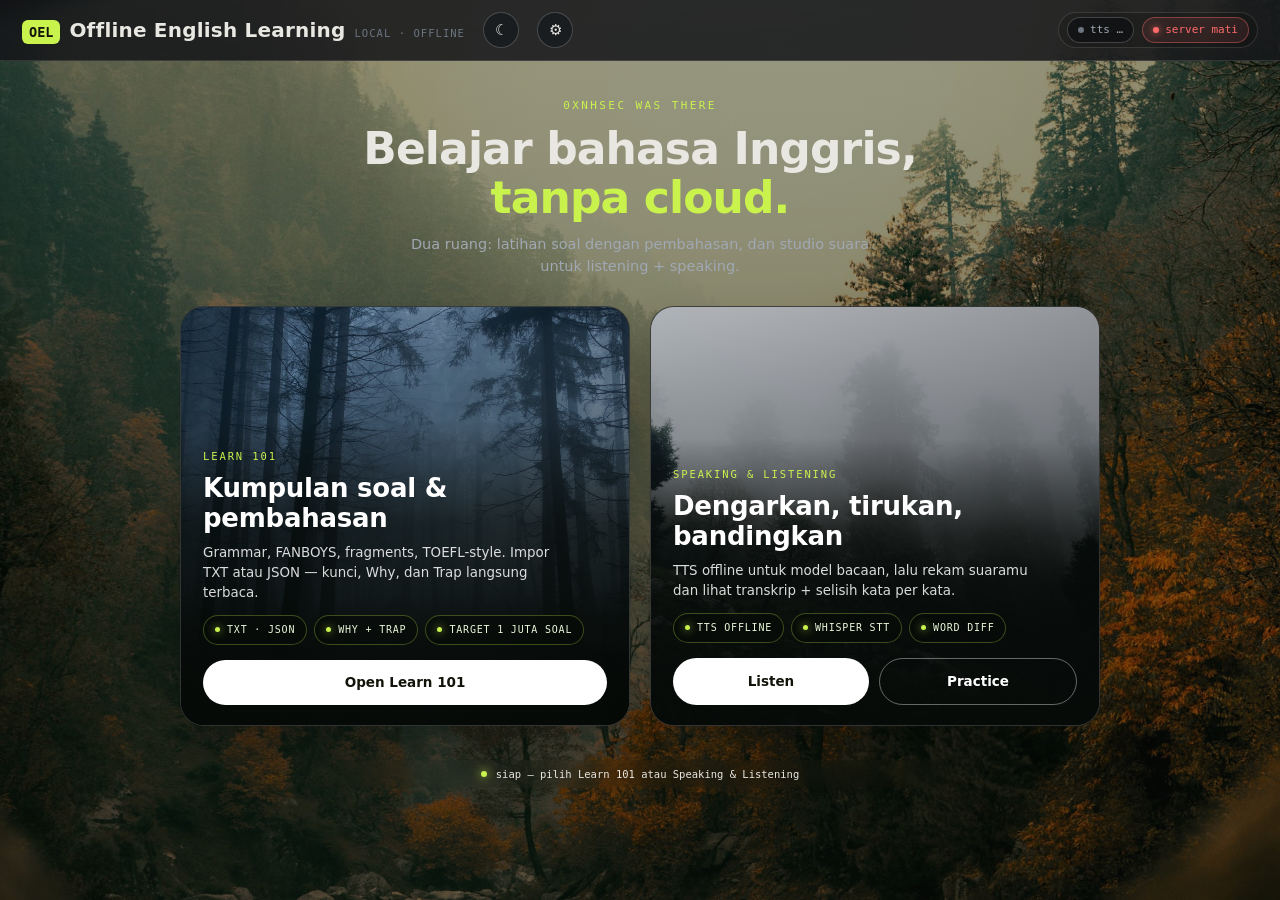
==== static/index.html @ 2a7f63d8 "OEL: sync app sources from /home/nhsec/ardx/web, rebrand to OEL - FastAPI backend (server.py + eng/:" ====
<!doctype html>
<html lang="id">
<head>
<meta charset="utf-8">
<meta name="viewport" content="width=device-width, initial-scale=1">
<title>OEL · Offline English Learning</title>
<script>
  (function () {
    try {
      var saved = localStorage.getItem("xl_theme");
      document.documentElement.dataset.theme = saved === "light" ? "light" : "dark";
    } catch (_) { document.documentElement.dataset.theme = "dark"; }
  })();
</script>
<link rel="stylesheet" href="/static/styles.css">
<link rel="icon" href="data:image/svg+xml,<svg xmlns='http://www.w3.org/2000/svg' viewBox='0 0 100 100'><text x='50' y='68' text-anchor='middle' font-family='monospace' font-size='38' font-weight='700'>OEL</text></svg>">
</head>
<body>

<header class="topbar">
  <div class="brand">
    <span class="mark">OEL</span>
    <span class="name">Offline English Learning</span>
    <span class="tag">local &middot; offline</span>
  </div>

  <button class="theme-btn" id="themeBtn" title="ganti tema" aria-label="ganti tema">☾</button>
  <button class="theme-btn" id="settingsBtn" title="settings" aria-label="settings">⚙</button>

  <div class="health" id="health" title="status engine">
    <span class="chip" id="chipTts">tts …</span>
    <span class="chip" id="chipAsr">asr …</span>
  </div>
</header>

<div class="subbar" id="subbar" hidden>
  <button class="btn small" data-go="home">← Home</button>
  <span class="meta" id="subTitle"></span>
</div>

<main>

<!-- ───────────────────────── HOME ───────────────────────── -->
<section class="view active" id="view-home">
  <div class="home-wrap">
    <div class="home-hero">
      <p class="kicker">0xnhsec was there</p>
      <h1>Belajar bahasa Inggris,<br><em>tanpa cloud.</em></h1>
      <p class="home-sub">Dua ruang: latihan soal dengan pembahasan, dan studio suara untuk listening + speaking.</p>
    </div>

    <div class="home-grid">
      <article class="home-card learn" data-go="learn" tabindex="0" role="button" aria-label="Buka Learn 101">
        <div class="home-art" aria-hidden="true"></div>
        <div class="home-body">
          <span class="home-kicker">Learn 101</span>
          <h2>Kumpulan soal &amp; pembahasan</h2>
          <p>Grammar, FANBOYS, fragments, TOEFL-style. Impor TXT atau JSON — kunci, Why, dan Trap langsung terbaca.</p>
          <div class="home-chips">
            <span class="home-chip">TXT · JSON</span>
            <span class="home-chip">Why + Trap</span>
            <span class="home-chip">target 1 juta soal</span>
          </div>
          <button class="home-cta" data-go="learn">Open Learn 101</button>
        </div>
      </article>

      <article class="home-card studio" data-go="listen" tabindex="0" role="button" aria-label="Buka Speaking and Listening">
        <div class="home-art" aria-hidden="true"></div>
        <div class="home-body">
          <span class="home-kicker">Speaking &amp; Listening</span>
          <h2>Dengarkan, tirukan, bandingkan</h2>
          <p>TTS offline untuk model bacaan, lalu rekam suaramu dan lihat transkrip + selisih kata per kata.</p>
          <div class="home-chips">
            <span class="home-chip">TTS offline</span>
            <span class="home-chip">Whisper STT</span>
            <span class="home-chip">word diff</span>
          </div>
          <div class="home-actions">
            <button class="home-cta" data-go="listen">Listen</button>
            <button class="home-cta ghost" data-go="practice">Practice</button>
          </div>
        </div>
      </article>
    </div>
  </div>
</section>

<!-- ───────────────────────── LISTEN ───────────────────────── -->
<section class="view" id="view-listen">
  <div class="col side">
    <div class="card">
      <h3>1 · Sumber teks</h3>
      <div class="drop" id="drop">
        <p class="drop-hint">Drop file <span class="mono">.txt .md .srt .vtt</span><br>atau</p>
        <button class="btn" id="pickBtn">Pilih file</button>
        <input type="file" id="fileInput" accept=".txt,.md,.text,.srt,.vtt" hidden>
        <button class="btn ghost small" id="sampleBtn">Muat contoh teks</button>
      </div>
      <label class="lbl" for="pasteBox">…atau tempel teks</label>
      <textarea id="pasteBox" rows="6" placeholder="Tempel paragraph, naskah, atau transcript di sini…"></textarea>
      <label class="check"><input type="checkbox" id="wholeToggle"> baca utuh — jangan pecah jadi chunk</label>
      <button class="btn ghost" id="parsePasteBtn">Potong jadi chunk</button>
      <p class="err" id="listenErr"></p>
    </div>

    <div class="card grow">
      <h3>2 · Shadowing chunks <span class="meta" id="chunkMeta"></span></h3>
      <ol class="chunks" id="chunkList"></ol>
      <p class="empty" id="chunkEmpty">Belum ada teks. Upload atau tempel dulu.</p>
    </div>
  </div>

  <div class="col main">
    <div class="card stage">
      <div class="stage-top">
        <span class="mono idx" id="stageIndex">—</span>
        <div class="stage-ctl">
          <label class="mini">suara
            <select id="engineSelect">
              <option value="auto">auto (piper → gtts)</option>
              <option value="piper">piper (offline)</option>
              <option value="gtts">gtts (online)</option>
            </select>
          </label>
          <label class="mini">rate <span class="mono" id="rateVal">1.00×</span>
            <input type="range" id="rateRange" min="0.55" max="1.4" step="0.05" value="1">
          </label>
          <label class="mini">pitch <span class="mono" id="pitchVal">1.00×</span>
            <input type="range" id="pitchRange" min="0.85" max="1.15" step="0.05" value="1">
          </label>
        </div>
      </div>

      <p class="chunk-text" id="stageText">Pilih chunk di kiri.</p>

      <div class="transport">
        <button class="btn" id="prevBtn" title="chunk sebelumnya">‹</button>
        <button class="btn primary" id="playBtn">▶ Dengarkan</button>
        <button class="btn" id="stopBtn" disabled>■ Stop</button>
        <button class="btn" id="nextBtn" title="chunk berikutnya">›</button>
        <span class="spacer"></span>
        <button class="btn accent" id="toPracticeBtn">Latihan ucapkan ›</button>
      </div>

      <p class="hint" id="listenHint"></p>
    </div>

    <div class="card">
      <div class="row-between">
        <h3>Ekspor speech-clean <span class="meta">blank line antar chunk</span></h3>
        <button class="btn small" id="copyExportBtn">Salin</button>
      </div>
      <pre class="export mono" id="exportBox">—</pre>
    </div>
  </div>
</section>

<!-- ───────────────────────── PRACTICE ───────────────────────── -->
<section class="view" id="view-practice">
  <div class="col main">
    <div class="card stage">
      <div class="stage-top">
        <span class="mono idx" id="pIndex">—</span>
        <span class="meta" id="pMeta"></span>
      </div>

      <p class="chunk-text" id="pReference">Belum ada chunk.</p>

      <div class="mic-row">
        <button class="rec" id="recBtn" title="mulai/berhenti merekam">
          <span class="rec-dot"></span>
          <span class="rec-label" id="recLabel">Record</span>
        </button>
        <div class="mic-side">
          <div class="timer mono" id="recTimer">00:00</div>
          <div class="mic-meta" id="recHint">Tekan lalu ucapkan chunk di atas.</div>
          <div class="level" title="level mikrofon"><span id="recLevelBar"></span></div>
        </div>
        <button class="btn" id="pPlayBtn">▶ Model dulu</button>
      </div>

      <div class="playback-row" id="playbackRow" hidden>
        <span class="lbl">Rekamanmu</span>
        <audio id="recPlayback" controls preload="metadata"></audio>
        <span class="meta" id="recDiag"></span>
      </div>

      <p class="err" id="practiceErr"></p>
    </div>

    <div class="card" id="resultCard">
      <div class="row-between">
        <h3>Hasil banding</h3>
        <div class="btn-row">
          <button class="btn small" id="againBtn">Ulangi</button>
          <button class="btn small" id="analyzeBtn">Minta koreksi</button>
        </div>
      </div>

      <div class="stats" id="statsBox">
        <div class="stat"><b id="stAcc">—</b><span>kecocokan</span></div>
        <div class="stat"><b id="stOk">0</b><span>persis</span></div>
        <div class="stat"><b id="stWrong">0</b><span>beda tulisan</span></div>
        <div class="stat"><b id="stMissed">0</b><span>terlewat</span></div>
        <div class="stat"><b id="stExtra">0</b><span>tambahan</span></div>
      </div>

      <p class="lbl">Yang tertulis (acuan)</p>
      <p class="words" id="refWords"><span class="muted">—</span></p>
      <p class="lbl">Yang terdengar oleh mik</p>
      <p class="words" id="heardWords"><span class="muted">—</span></p>
      <p class="transcript mono" id="transcriptText"></p>
      <p class="disclaimer" id="alignNote">
        Angka ini berasal dari pengenalan suara (ASR), bukan penilaian fonetik. Selisih bisa jadi
        karena mik/derau, bukan salah ucap — pakai sebagai petunjuk, bukan vonis.
      </p>
    </div>

    <div class="card" id="feedbackCard">
      <div class="row-between">
        <h3>Koreksi</h3>
        <div class="btn-row">
          <button class="btn small" id="saveLogBtn" disabled>Simpan ke error log</button>
        </div>
      </div>
      <div class="rich" id="feedbackBox"><p class="muted">Belum ada koreksi. Tekan “Minta koreksi”.</p></div>
    </div>
  </div>

  <div class="col side">
    <div class="card">
      <h3>Practice ladder</h3>
      <ol class="ladder">
        <li><b>Listen</b> — dengar sekali tanpa baca.</li>
        <li><b>Read</b> — dengar sambil baca teks.</li>
        <li><b>Shadow</b> — mainkan satu chunk, ulangi bersamaan.</li>
        <li><b>Repeat</b> — rekam sendiri, bandingkan.</li>
        <li><b>Paraphrase</b> — sampaikan ulang dengan kata sendiri.</li>
      </ol>
    </div>

    <div class="card grow">
      <div class="row-between">
        <h3>Error log</h3>
        <div class="btn-row">
          <button class="btn small" id="exportLogBtn">Ekspor .md</button>
          <button class="btn small ghost" id="clearLogBtn">Bersih</button>
        </div>
      </div>
      <ul class="log" id="logList"></ul>
      <p class="empty" id="logEmpty">Kosong. Simpan koreksi yang benar-benar muncul.</p>
    </div>
  </div>
</section>

<!-- ───────────────────────── STUDY ───────────────────────── -->
<section class="view" id="view-study">
  <div class="col side">
    <div class="card">
      <h3>Materi / soal</h3>
      <div class="drop" id="studyDrop">
        <p class="drop-hint">Drop file <span class="mono">.txt .md .json</span><br>atau</p>
        <button class="btn" id="studyPickBtn">Pilih file</button>
        <input type="file" id="studyFileInput" accept=".txt,.md,.markdown,.text,.json,application/json" hidden>
      </div>
      <label class="lbl" for="studyBox">…atau tempel materi + answer key</label>
      <textarea id="studyBox" rows="7" placeholder="Tempel practice set (TXT) atau JSON di sini…"></textarea>
      <div class="btn-row">
        <button class="btn ghost" id="studyLoadBtn">Muat soal</button>
        <button class="btn ghost small" id="studySampleBtn">Muat contoh</button>
      </div>
      <p class="err" id="studyErr"></p>
      <p class="hint" id="studyMeta"></p>
    </div>

    <div class="card grow">
      <div class="row-between">
        <h3>Daftar soal</h3>
        <div class="btn-row">
          <span class="mono meta" id="studyScore">0/0 benar</span>
          <button class="btn small ghost" id="studyResetBtn">Reset</button>
        </div>
      </div>
      <ol class="study-list" id="studyList"></ol>
      <p class="empty" id="studyEmpty">Belum ada soal.</p>
    </div>
  </div>

  <div class="col main">
    <div class="card">
      <div class="stage-top">
        <span class="mono idx" id="studyIndex">—</span>
        <span class="meta" id="studyTags"></span>
      </div>

      <p class="chunk-text" id="studyQuestion">Upload atau tempel practice set, lalu tekan “Muat soal”.</p>
      <div class="study-options" id="studyOptions"></div>

      <div class="btn-row study-nav">
        <button class="btn small" id="studyPrevBtn">← Sebelumnya</button>
        <button class="btn primary" id="studyCheckBtn" disabled>Cek jawaban</button>
        <button class="btn small" id="studyNextBtn">Berikutnya →</button>
      </div>

      <div class="rich study-feedback" id="studyFeedback">
        <p class="muted">Pilih jawaban A–D, lalu cek.</p>
      </div>
    </div>

    <div class="card">
      <h3>Format file</h3>
      <p class="hint">Dua format: <b>TXT</b> (soal <code>1. [Topik | easy]</code>, opsi <code>A.</code>–<code>D.</code>, lalu <code>ANSWER KEY</code>) atau <b>JSON</b> (<code>{"questions":[{…}]}</code> dengan <code>options</code>, <code>answer</code>, <code>trap</code>, <code>explanation</code>). Kunci boleh tidak ada.</p>
    </div>
  </div>
</section>

<!-- ───────────────────────── SETTINGS ───────────────────────── -->
<section class="view" id="view-settings">
  <div class="col side">
    <div class="card">
      <h3>Text-to-speech</h3>
      <label class="lbl">engine
        <select id="setTts">
          <option value="auto">auto (piper offline → gtts online)</option>
          <option value="piper">piper (offline neural)</option>
          <option value="gtts">gtts (online)</option>
        </select>
      </label>
      <label class="lbl">kecepatan baca <span class="mono" id="setRateVal">1.00×</span>
        <input type="range" id="setRate" min="0.55" max="1.4" step="0.05" value="1">
      </label>
      <label class="lbl">pitch <span class="mono" id="setPitchVal">1.00×</span>
        <input type="range" id="setPitch" min="0.85" max="1.15" step="0.05" value="1">
      </label>
      <p class="hint" id="ttsHint"></p>
    </div>

    <div class="card">
      <h3>Speech-to-text</h3>
      <label class="lbl">engine
        <select id="setAsr">
          <option value="auto">faster-whisper (lokal)</option>
        </select>
      </label>
      <label class="lbl">input mikrofon
        <select id="micSelect"><option value="">default sistem</option></select>
      </label>
      <p class="hint" id="asrHint"></p>
      <button class="btn small" id="micTestBtn">Test mikrofon</button>
      <span class="meta" id="micTestResult"></span>
    </div>
  </div>

  <div class="col main">
    <div class="card">
      <h3>Koreksi (lokal)</h3>
      <p class="hint">Koreksi grammar dijalankan sepenuhnya di server — engine aturan 26 pola, tanpa AI cloud, tanpa API key, tanpa internet. Dipakai oleh tombol “Minta koreksi”.</p>
      <p class="err" id="settingsErr"></p>
    </div>

    <div class="card">
      <h3>Pemotongan teks</h3>
      <div class="row-2">
        <label class="lbl">maks kalimat per chunk
          <input type="number" id="setSent" min="1" max="6" value="2">
        </label>
        <label class="lbl">maks kata per chunk
          <input type="number" id="setWords" min="8" max="120" value="30">
        </label>
      </div>
      <p class="hint">Untuk shadowing: 1–2 kalimat, ±30 kata (voice-pipeline).</p>
      <button class="btn" id="saveChunkBtn">Simpan + potong ulang</button>
    </div>

    <div class="card">
      <h3>Engine status</h3>
      <pre class="export mono" id="healthBox">—</pre>
    </div>
  </div>
</section>

</main>

<footer class="statusbar">
  <span id="statusText">siap</span>
</footer>

<script src="/static/app.js"></script>
</body>
</html>
---- static/styles.css ----
/* OEL — Offline English Learning · Adaptive Studio Theme (Dark & Light) */

:root {
  --bg: #0d0e10;
  --panel: rgba(20, 22, 25, 0.85);
  --panel-2: rgba(26, 29, 33, 0.9);
  --line: rgba(255, 255, 255, 0.12);
  --line-2: rgba(255, 255, 255, 0.2);
  --text: #e9e7e2;
  --muted: #a0a8b3;
  --dim: #6c7580;
  --accent: #c9f24d;
  --accent-ink: #12140a;
  --info: #6ec9ff;
  --ok: #7ee08a;
  --warn: #ffb454;
  --bad: #ff6b6b;
  --mono: ui-monospace, "JetBrains Mono", "SFMono-Regular", Menlo, Consolas, monospace;
  --sans: system-ui, -apple-system, "Segoe UI", Roboto, "Helvetica Neue", sans-serif;
  --r: 12px;
  --field: rgba(17, 19, 22, 0.9);
}

* { box-sizing: border-box; }
html, body { height: 100%; }

body {
  margin: 0;
  background: var(--bg);
  color: var(--text);
  font-family: var(--sans);
  font-size: 15px;
  line-height: 1.55;
  background-image:
    linear-gradient(180deg, rgba(10, 13, 10, 0.32), rgba(10, 13, 10, 0.50)),
    url('/static/assets/bg.jpg');
  background-size: cover;
  background-position: center;
  background-attachment: fixed;
}

.mono { font-family: var(--mono); font-variant-ligatures: none; }
.muted { color: var(--muted); }
.meta { font-family: var(--mono); font-size: 11px; color: var(--dim); letter-spacing: .04em; text-transform: uppercase; }
.spacer { flex: 1; }
h3 { margin: 0 0 10px; font-size: 12px; letter-spacing: .14em; text-transform: uppercase; color: var(--muted); font-weight: 600; }
h3 .meta { text-transform: none; letter-spacing: 0; }

/* ── Topbar ─────────────────────────────────────────────── */
.topbar {
  display: flex;
  align-items: center;
  gap: 18px;
  flex-wrap: wrap;
  padding: 12px 22px;
  border-bottom: 1px solid var(--line);
  background: var(--panel);
  backdrop-filter: blur(14px);
  -webkit-backdrop-filter: blur(14px);
  position: sticky;
  top: 0;
  z-index: 20;
}

.brand { display: flex; align-items: baseline; gap: 9px; }
.brand .mark {
  font-family: var(--mono);
  font-weight: 700;
  color: var(--accent-ink);
  background: var(--accent);
  padding: 2px 7px;
  border-radius: 6px;
  font-size: 13.5px;
}
.brand .name { font-family: var(--sans); font-weight: 700; font-size: 20px; letter-spacing: .01em; }
.brand .tag { font-family: var(--mono); font-size: 10.5px; color: var(--dim); letter-spacing: .1em; text-transform: uppercase; }

.tabs { display: flex; gap: 4px; background: var(--panel-2); border: 1px solid var(--line); padding: 4px; border-radius: 999px; }
.tab {
  border: 0;
  background: transparent;
  color: var(--muted);
  font: inherit;
  font-size: 13.5px;
  padding: 6px 15px;
  border-radius: 999px;
  cursor: pointer;
  transition: .15s;
}
.tab:hover { color: var(--text); }
.tab.active { background: var(--accent); color: var(--accent-ink); font-weight: 600; }

/* Health / Status Bar Atas */
.health {
  display: flex;
  gap: 8px;
  margin-left: auto;
  align-items: center;
  background: rgba(0, 0, 0, 0.15);
  padding: 4px 8px;
  border-radius: 999px;
  border: 1px solid var(--line);
}
.chip {
  font-family: var(--mono);
  font-size: 11px;
  padding: 3px 10px;
  border-radius: 999px;
  border: 1px solid var(--line-2);
  color: var(--muted);
  background: var(--field);
  display: inline-flex;
  align-items: center;
  gap: 6px;
  transition: all .2s;
}
.chip::before { content: ""; width: 6px; height: 6px; border-radius: 50%; background: var(--dim); }
.chip.good { color: var(--ok); border-color: rgba(126, 224, 138, .4); background: rgba(126, 224, 138, .1); }
.chip.good::before { background: var(--ok); box-shadow: 0 0 6px rgba(126, 224, 138, 0.8); }
.chip.warn { color: var(--warn); border-color: rgba(255, 180, 84, .4); background: rgba(255, 180, 84, .1); }
.chip.warn::before { background: var(--warn); box-shadow: 0 0 6px rgba(255, 180, 84, 0.8); }
.chip.bad { color: var(--bad); border-color: rgba(255, 107, 107, .4); background: rgba(255, 107, 107, .1); }
.chip.bad::before { background: var(--bad); box-shadow: 0 0 6px rgba(255, 107, 107, 0.8); }

/* ── Layout ─────────────────────────────────────────────── */
main { padding: 22px; max-width: 1440px; margin: 0 auto; }
.view { display: none; gap: 18px; }
.view.active { display: grid; }
#view-listen.active { grid-template-columns: minmax(300px, 380px) 1fr; }
#view-practice.active { grid-template-columns: 1fr minmax(280px, 340px); }
#view-study.active { grid-template-columns: minmax(300px, 360px) 1fr; }
#view-settings.active { grid-template-columns: minmax(300px, 380px) 1fr; }

.col { display: flex; flex-direction: column; gap: 18px; min-width: 0; }
.card {
  background: var(--panel);
  backdrop-filter: blur(12px);
  -webkit-backdrop-filter: blur(12px);
  border: 1px solid var(--line);
  border-radius: var(--r);
  padding: 18px;
  scroll-margin-top: 88px;
}
.card.grow { flex: 1; min-height: 0; display: flex; flex-direction: column; }
.row-between { display: flex; align-items: center; justify-content: space-between; gap: 12px; flex-wrap: wrap; margin-bottom: 10px; }
.row-between h3 { margin: 0; }
.row-2 { display: grid; grid-template-columns: 1fr 1fr; gap: 12px; }

/* ── Controls ───────────────────────────────────────────── */
.btn {
  font: inherit;
  font-size: 13.5px;
  color: var(--text);
  background: var(--panel-2);
  border: 1px solid var(--line-2);
  border-radius: 9px;
  padding: 8px 14px;
  cursor: pointer;
  transition: .15s;
  white-space: nowrap;
}
.btn:hover:not(:disabled) { border-color: var(--accent); color: var(--accent); }
.btn:disabled { opacity: .45; cursor: not-allowed; }
.btn.primary { background: var(--accent); color: var(--accent-ink); border-color: var(--accent); font-weight: 650; }
.btn.primary:hover:not(:disabled) { filter: brightness(1.08); color: var(--accent-ink); }
.btn.accent { border-color: var(--accent); color: var(--accent); }
.btn.ghost { background: transparent; }
.btn.small { padding: 5px 10px; font-size: 12.5px; }
.btn-row { display: flex; gap: 8px; flex-wrap: wrap; }
.btn-row .btn { flex: 0 0 auto; }

select, input[type=text], input[type=password], input[type=number], textarea {
  font: inherit;
  color: var(--text);
  background: var(--field);
  border: 1px solid var(--line-2);
  border-radius: 8px;
  padding: 8px 10px;
  width: 100%;
}
select:focus, input:focus, textarea:focus { outline: none; border-color: var(--accent); }
textarea { resize: vertical; font-size: 14.5px; line-height: 1.55; }
input[type=range] { accent-color: var(--accent); width: 100%; padding: 0; }
.lbl { display: block; font-size: 12px; color: var(--muted); margin: 10px 0 4px; letter-spacing: .03em; }
.mini { display: flex; flex-direction: column; gap: 3px; font-size: 11px; color: var(--dim); letter-spacing: .06em; text-transform: uppercase; }
.mini select { padding: 5px 7px; font-size: 12.5px; width: auto; min-width: 104px; }
.mini input[type=range] { width: 110px; }
.check { display: flex; gap: 8px; align-items: flex-start; font-size: 13px; color: var(--muted); margin: 12px 0; cursor: pointer; }
.check input { accent-color: var(--accent); margin-top: 3px; }
.hint { font-size: 12.5px; color: var(--dim); margin: 10px 0 0; line-height: 1.5; }
.err { color: var(--bad); font-size: 12.5px; margin: 8px 0 0; white-space: pre-wrap; }
.empty { color: var(--dim); font-size: 13px; font-style: italic; margin: 6px 0 0; }

/* ── Dropzone ───────────────────────────────────────────── */
.drop {
  border: 1.5px dashed var(--line-2);
  border-radius: 10px;
  padding: 14px;
  text-align: center;
  margin-bottom: 6px;
  transition: .15s;
  background: var(--field);
}
.drop.over { border-color: var(--accent); background: rgba(201, 242, 77, .1); }
.drop-hint { margin: 0 0 9px; font-size: 12.5px; color: var(--muted); }
.drop-hint .mono { color: var(--accent); }

/* ── Chunk List & Study List ────────────────────────────── */
.chunks, .study-list { list-style: none; margin: 0; padding: 0; overflow: auto; max-height: 44vh; }
.card.grow .chunks { max-height: none; flex: 1; }
.chunks li, .study-list li {
  display: flex; gap: 10px; padding: 9px 10px; border-radius: 8px; cursor: pointer;
  border: 1px solid transparent; color: var(--muted); font-size: 13.5px; line-height: 1.5;
  transition: .12s;
}
.chunks li:hover, .study-list li:hover { background: var(--panel-2); color: var(--text); }
.chunks li.active, .study-list li.active { background: rgba(201, 242, 77, .12); border-color: var(--accent); color: var(--text); }
.chunks li .n, .study-list .n { font-family: var(--mono); font-size: 11px; color: var(--dim); padding-top: 3px; min-width: 20px; }
.chunks li.active .n { color: var(--accent); }
.chunks li .t { flex: 1; min-width: 0; }
.chunks li .w { font-family: var(--mono); font-size: 10.5px; color: var(--dim); margin-left: auto; padding-top: 3px; }

/* ── Stage ──────────────────────────────────────────────── */
.stage-top { display: flex; align-items: center; justify-content: space-between; gap: 16px; flex-wrap: wrap; margin-bottom: 14px; }
.stage-ctl { display: flex; gap: 16px; flex-wrap: wrap; align-items: flex-end; }
.idx { font-size: 12px; color: var(--accent); border: 1px solid var(--accent); padding: 2px 8px; border-radius: 6px; }
.chunk-text {
  font-family: var(--sans);
  font-weight: 600;
  font-size: clamp(20px, 2.3vw, 28px);
  line-height: 1.6;
  margin: 6px 0 20px;
  min-height: 96px;
  letter-spacing: .005em;
  color: var(--text);
}
.chunk-text .w { border-radius: 5px; padding: 0 2px; transition: background .08s; }
.chunk-text .w.on { background: var(--accent); color: var(--accent-ink); }

.transport { display: flex; gap: 9px; align-items: center; flex-wrap: wrap; }
#playBtn { min-width: 132px; }

/* ── Export Box ─────────────────────────────────────────── */
.export {
  background: var(--field);
  border: 1px solid var(--line);
  border-radius: 8px;
  padding: 12px;
  font-size: 12.5px;
  color: var(--muted);
  max-height: 190px;
  overflow: auto;
  white-space: pre-wrap;
  margin: 0;
}

/* ── Practice & Study Options ───────────────────────────── */
.stats { display: grid; grid-template-columns: repeat(5, 1fr); gap: 8px; margin: 6px 0 16px; }
.stat { background: var(--field); border: 1px solid var(--line); border-radius: 9px; padding: 9px 10px; text-align: center; }
.stat b { display: block; font-family: var(--mono); font-size: 19px; font-weight: 600; }
.stat span { font-size: 10.5px; color: var(--dim); text-transform: uppercase; letter-spacing: .05em; }
.stat:nth-child(1) b { color: var(--accent); }
.stat:nth-child(2) b { color: var(--ok); }
.stat:nth-child(3) b { color: var(--warn); }
.stat:nth-child(4) b { color: var(--bad); }
.stat:nth-child(5) b { color: var(--info); }

.study-options { display: grid; gap: 8px; margin: 16px 0 6px; }
.study-opt {
  display: flex; gap: 12px; align-items: flex-start; text-align: left; padding: 11px 14px;
  border-radius: 10px; border: 1px solid var(--line-2); background: var(--field); color: var(--text);
  font: inherit; font-size: 14px; cursor: pointer; transition: .12s;
}
.study-opt:hover { border-color: var(--accent); }
.study-opt .k { font-family: var(--mono); color: var(--accent); font-weight: 600; min-width: 18px; }
.study-opt.selected { border-color: var(--accent); background: rgba(201, 242, 77, .12); }
.study-opt.correct { border-color: var(--ok); background: rgba(126, 224, 138, .15); }
.study-opt.wrong { border-color: var(--bad); background: rgba(255, 107, 107, .15); }

/* ── Statusbar (Bawah) ─────────────────────────────────── */
.statusbar {
  display: flex; gap: 14px; align-items: center; padding: 8px 18px;
  font-family: var(--mono); font-size: 11px; color: var(--dim);
  background: var(--panel);
  border: 1px solid var(--line-2);
  border-radius: 999px;
  position: sticky; bottom: 12px; width: calc(100% - 28px); max-width: 760px; margin: 12px auto 8px;
  backdrop-filter: blur(12px); -webkit-backdrop-filter: blur(12px);
  box-shadow: 0 12px 30px rgba(0, 0, 0, 0.2);
}
.statusbar #statusText { display: inline-flex; align-items: center; gap: 9px; color: var(--text); }
.statusbar #statusText::before {
  content: ""; width: 6px; height: 6px; border-radius: 50%; flex: 0 0 auto;
  background: var(--accent); box-shadow: 0 0 10px var(--accent);
}
.statusbar #statusRight { color: var(--dim); }
.subbar { display: flex; align-items: center; gap: 12px; max-width: 1440px; margin: 12px auto 0; padding: 0 22px; }
.subbar[hidden] { display: none; }

/* ═══════════════════════════ Home View ═══════════════════════════ */
.home-wrap { max-width: 1120px; margin: 0 auto; display: flex; flex-direction: column; gap: 28px; width: 100%; }
.home-hero { text-align: center; padding: 14px 10px 0; }
.home-hero .kicker {
  font-family: var(--mono);
  font-size: 11px;
  letter-spacing: .22em;
  text-transform: uppercase;
  color: var(--accent);
  margin: 0 0 10px;
}
.home-hero h1 {
  font-family: var(--sans);
  font-weight: 700;
  letter-spacing: -.02em;
  font-size: clamp(28px, 4vw, 44px);
  line-height: 1.12;
  margin: 0;
  color: var(--text);
}
.home-hero h1 em { font-style: normal; color: var(--accent); }
.home-sub {
  color: var(--muted);
  font-size: 14.5px;
  max-width: 52ch;
  margin: 10px auto 0;
}

.home-grid {
  display: grid;
  grid-template-columns: repeat(2, minmax(0, 1fr));
  gap: 20px;
  max-width: 920px;
  margin: 0 auto;
  width: 100%;
}

.home-card {
  position: relative;
  min-height: 420px;
  border-radius: 24px;
  overflow: hidden;
  display: flex;
  align-items: flex-end;
  background: var(--panel);
  backdrop-filter: blur(12px); -webkit-backdrop-filter: blur(12px);
  color: var(--text);
  border: 1px solid var(--line);
  box-shadow: 0 25px 60px -25px rgba(0, 0, 0, 0.4);
  cursor: pointer;
  isolation: isolate;
  transition: transform .4s cubic-bezier(.2, .7, .2, 1), box-shadow .4s cubic-bezier(.2, .7, .2, 1), border-color .4s;
  animation: fadeUp .55s cubic-bezier(.2, .7, .2, 1) both;
}
.home-card:hover {
  transform: translateY(-6px);
  border-color: var(--accent);
  box-shadow: 0 35px 70px -25px rgba(0, 0, 0, 0.5);
}

.home-art { position: absolute; inset: 0; z-index: 0; overflow: hidden; transition: transform .7s cubic-bezier(.2, .7, .2, 1); }
.home-card:hover .home-art { transform: scale(1.035); }

.home-card.learn .home-art {
  background-image:
    linear-gradient(160deg, rgba(8, 18, 12, .25) 0%, rgba(6, 10, 7, .75) 100%),
    url('/static/assets/learn.jpg');
  background-size: cover; background-position: center;
}
.home-card.studio .home-art {
  background-image:
    linear-gradient(160deg, rgba(10, 16, 26, .28) 0%, rgba(5, 9, 14, .80) 100%),
    url('/static/assets/listen.jpg');
  background-size: cover; background-position: center;
}

.home-body {
  position: relative; z-index: 2; width: 100%; padding: 24px 22px 20px;
  background: linear-gradient(180deg, rgba(6, 10, 7, 0) 0%, rgba(6, 10, 7, .66) 34%, rgba(6, 10, 7, .94) 100%);
}
.home-kicker { font-family: var(--mono); font-size: 10.5px; letter-spacing: .18em; text-transform: uppercase; color: var(--accent); }
.home-body h2 { font-size: clamp(21px, 2.2vw, 26px); font-weight: 600; letter-spacing: -.01em; margin: .28em 0 .34em; line-height: 1.15; color: #fff; }
.home-body p { color: rgba(255, 255, 255, 0.85); font-size: 13.4px; line-height: 1.5; margin: 0; max-width: 44ch; }

.home-chips { display: flex; flex-wrap: wrap; gap: 7px; margin: 12px 0 15px; }
.home-chip {
  display: inline-flex; align-items: center; gap: 7px;
  font-family: var(--mono); font-size: 10px; letter-spacing: .08em; text-transform: uppercase;
  padding: 6px 11px; border-radius: 999px; color: #eaf6d8;
  background: rgba(8, 12, 9, .55); border: 1px solid rgba(201, 242, 77, .28);
  backdrop-filter: blur(10px);
}
.home-chip::before {
  content: ""; width: 5px; height: 5px; border-radius: 50%; flex: 0 0 auto;
  background: var(--accent); box-shadow: 0 0 8px rgba(201, 242, 77, .9);
}

.home-cta {
  width: 100%; padding: 12px 16px; border-radius: 999px; border: 0;
  background: #fff; color: #12140a; font: inherit; font-weight: 600; font-size: 13.5px;
  cursor: pointer; transition: transform .2s, background .2s, color .2s;
}
.home-cta:hover { transform: translateY(-1px); background: var(--accent); }
.home-cta.ghost { background: transparent; color: #fff; border: 1px solid rgba(255, 255, 255, .38); }
.home-cta.ghost:hover { background: rgba(255, 255, 255, .12); color: #fff; }
.home-actions { display: flex; gap: 10px; }
.home-actions .home-cta { flex: 1; }

.theme-btn {
  width: 36px; height: 36px; border-radius: 50%; border: 1px solid var(--line-2);
  background: var(--panel-2); color: var(--text); cursor: pointer; font-size: 15px;
  display: grid; place-items: center; transition: .2s; flex: 0 0 auto;
}
.theme-btn:hover { border-color: var(--accent); color: var(--accent); transform: rotate(12deg); }

/* ═══════════════════════ LIGHT MODE OVERRIDES ═══════════════════════ */
html[data-theme="light"] {
  --bg: #eef2e6;
  --panel: rgba(255, 255, 255, 0.88);
  --panel-2: rgba(240, 245, 233, 0.95);
  --field: rgba(255, 255, 255, 0.98);
  --line: rgba(0, 0, 0, 0.12);
  --line-2: rgba(0, 0, 0, 0.22);
  --text: #141a10;
  --muted: #4a5640;
  --dim: #6e7c62;
  --accent: #527c00;
  --accent-ink: #ffffff;
  --ok: #23733b;
  --warn: #a05c00;
  --bad: #b82e2e;
  color-scheme: light;
}

html[data-theme="light"] body {
  background-image:
    linear-gradient(180deg, rgba(245, 248, 240, 0.45), rgba(238, 242, 230, 0.68)),
    url('/static/assets/bg.jpg');
}

/* Light Mode Home Card Tweaks */
html[data-theme="light"] .home-card {
  box-shadow: 0 20px 45px -20px rgba(0, 0, 0, 0.15);
}
html[data-theme="light"] .home-card.learn .home-art {
  background-image:
    linear-gradient(160deg, rgba(230, 242, 225, 0.3) 0%, rgba(195, 220, 185, 0.78) 100%),
    url('/static/assets/learn.jpg');
}
html[data-theme="light"] .home-card.studio .home-art {
  background-image:
    linear-gradient(160deg, rgba(225, 235, 245, 0.3) 0%, rgba(188, 212, 234, 0.78) 100%),
    url('/static/assets/listen.jpg');
}
html[data-theme="light"] .home-body {
  background: linear-gradient(180deg, rgba(255, 255, 255, 0) 0%, rgba(255, 255, 255, 0.75) 35%, rgba(255, 255, 255, 0.96) 100%);
}
html[data-theme="light"] .home-body h2 { color: #141a10; }
html[data-theme="light"] .home-body p { color: #3a4632; }

html[data-theme="light"] .home-chip {
  background: rgba(255, 255, 255, 0.9);
  border-color: rgba(82, 124, 0, 0.3);
  color: #2d4500;
}
html[data-theme="light"] .home-cta {
  background: #141a10;
  color: #ffffff;
}
html[data-theme="light"] .home-cta:hover {
  background: #527c00;
  color: #ffffff;
}
html[data-theme="light"] .home-cta.ghost {
  background: transparent;
  color: #141a10;
  border: 1px solid rgba(20, 26, 16, 0.35);
}
html[data-theme="light"] .home-cta.ghost:hover {
  background: rgba(82, 124, 0, 0.12);
  color: #141a10;
}

/* ═══════════════════════ Responsive & Animations ═══════════════════════ */
@keyframes fadeUp { from { opacity: 0; transform: translateY(16px); } to { opacity: 1; transform: none; } }
@keyframes popIn { from { opacity: 0; transform: scale(.97); } to { opacity: 1; transform: none; } }

.view.active > .col { animation: fadeUp .35s ease both; }
.view.active > .col:nth-child(2) { animation-delay: .06s; }
.card { animation: fadeUp .4s ease both; }

@media (max-width: 1040px) {
  .view.active { grid-template-columns: 1fr !important; }
  .stats { grid-template-columns: repeat(3, 1fr); }
  main { padding: 14px; }
  .topbar { gap: 12px; padding: 12px 14px; }
  .health { margin-left: 0; }
}

@media (prefers-reduced-motion: reduce) {
  *, *::before, *::after { animation-duration: .001ms !important; animation-iteration-count: 1 !important; transition-duration: .001ms !important; }
}

/* statusbar: simplified (text only) */
.statusbar{
  background:transparent;
  border:0;
  box-shadow:none;
  justify-content:center;
  max-width:620px;
  padding:6px 12px;
  color:var(--dim);
  font-size:10.5px;
}
html[data-theme="light"] .statusbar{
  background:transparent;
  border:0;
  box-shadow:none;
}
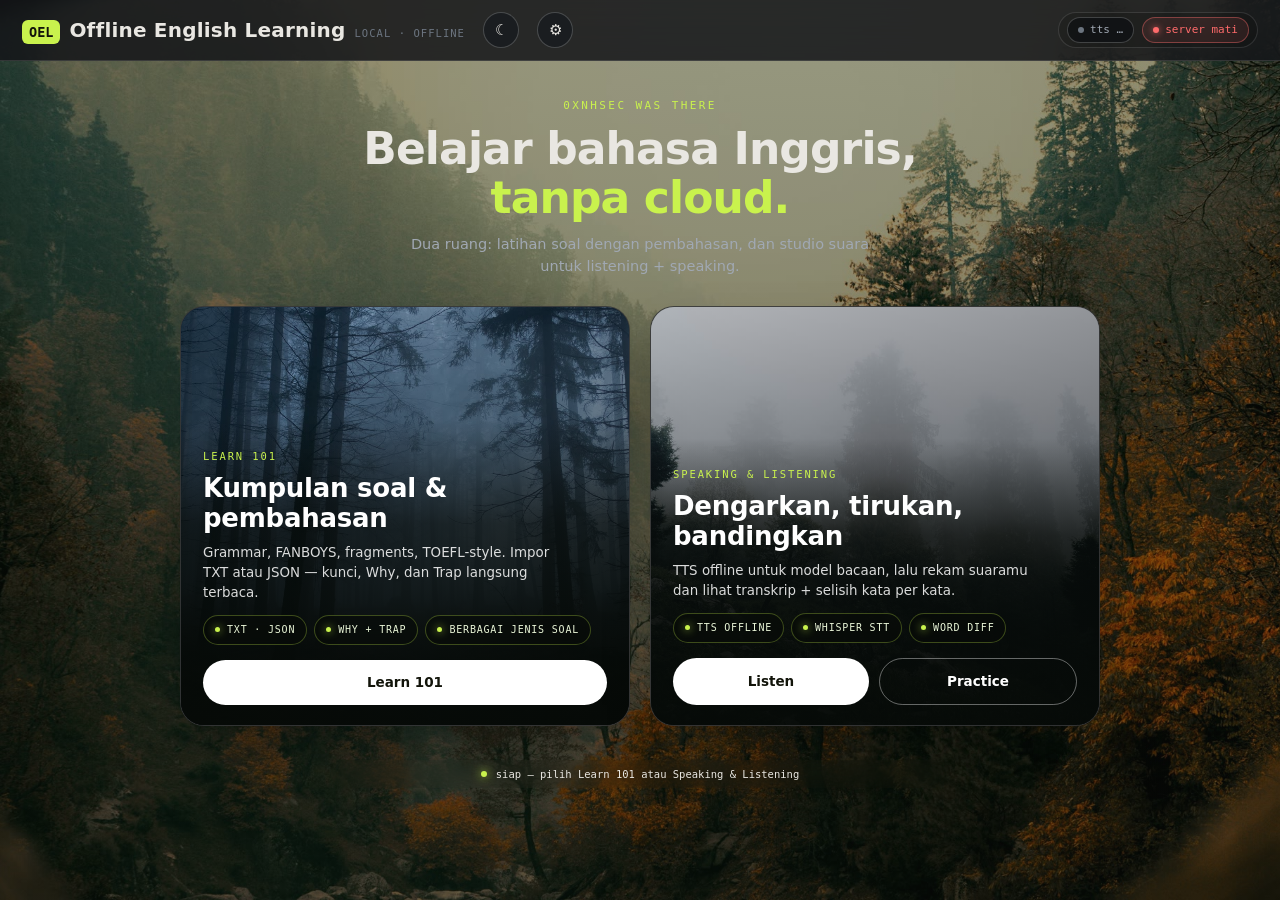
==== commit 9fb4c85e: "fix(run): run.sh bebas port lama + /api/version + README troubleshooting - run.sh: cek port via conn" ====
--- a/static/index.html
+++ b/static/index.html
@@ -12,8 +12,9 @@
     } catch (_) { document.documentElement.dataset.theme = "dark"; }
   })();
 </script>
-<link rel="stylesheet" href="/static/styles.css">
-<link rel="icon" href="data:image/svg+xml,<svg xmlns='http://www.w3.org/2000/svg' viewBox='0 0 100 100'><text x='50' y='68' text-anchor='middle' font-family='monospace' font-size='38' font-weight='700'>OEL</text></svg>">
+<link rel="stylesheet" href="/static/styles.css?v=3">
+<link rel="icon" type="image/png" href="/static/assets/OEL.png">
+<link rel="apple-touch-icon" href="/static/assets/OEL.png">
 </head>
 <body>
 
@@ -59,9 +60,9 @@
           <div class="home-chips">
             <span class="home-chip">TXT · JSON</span>
             <span class="home-chip">Why + Trap</span>
-            <span class="home-chip">target 1 juta soal</span>
+            <span class="home-chip">berbagai jenis soal</span>
           </div>
-          <button class="home-cta" data-go="learn">Open Learn 101</button>
+          <button class="home-cta" data-go="learn">Learn 101</button>
         </div>
       </article>
 
@@ -386,6 +387,6 @@
   <span id="statusText">siap</span>
 </footer>
 
-<script src="/static/app.js"></script>
+<script src="/static/app.js?v=3"></script>
 </body>
 </html>
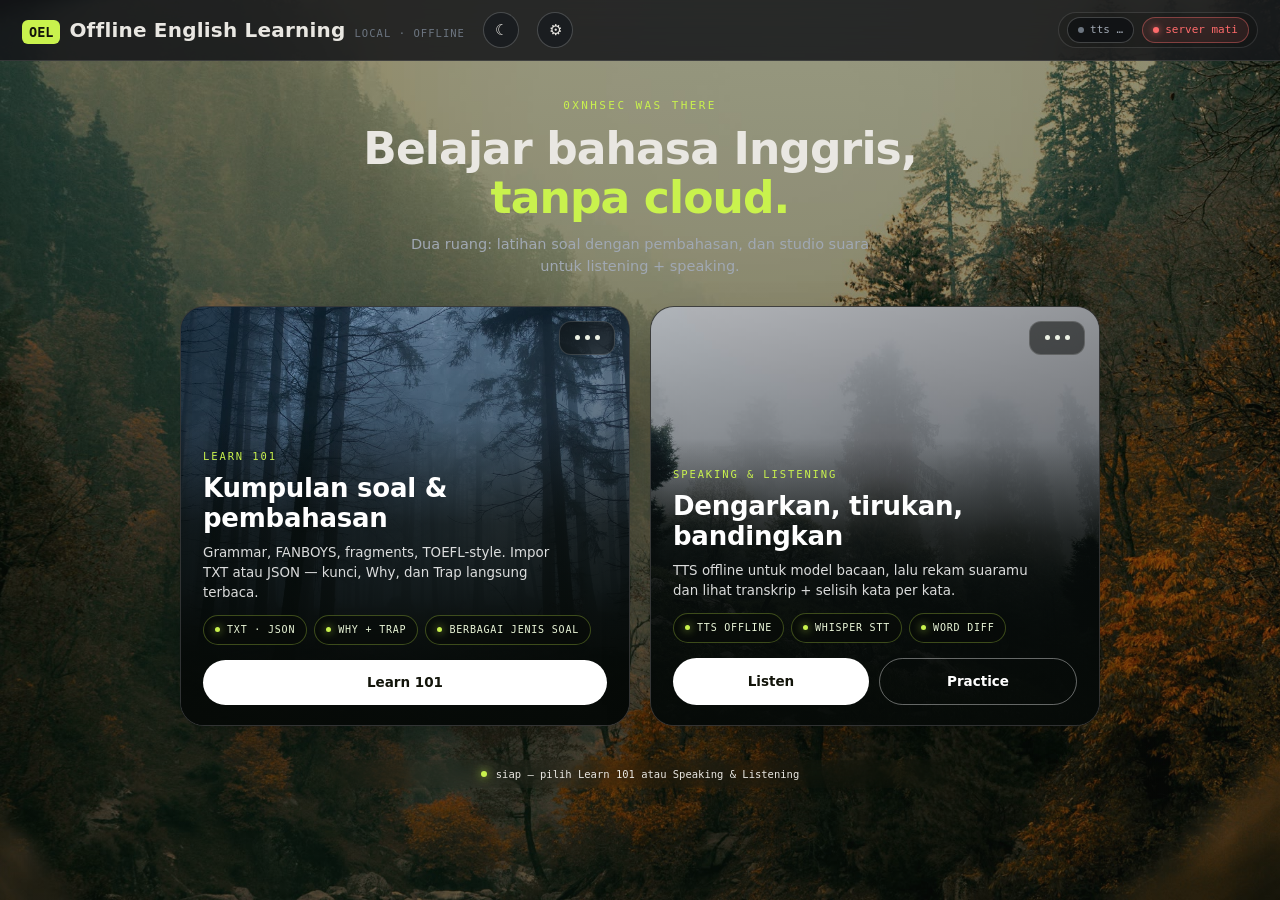
==== commit 6a1a0a1a: "feat(home): tombol alert titik-tiga + panel laporan konten - index.html: chip '.card-dots' di pojok " ====
--- a/static/index.html
+++ b/static/index.html
@@ -12,7 +12,7 @@
     } catch (_) { document.documentElement.dataset.theme = "dark"; }
   })();
 </script>
-<link rel="stylesheet" href="/static/styles.css?v=3">
+<link rel="stylesheet" href="/static/styles.css?v=4">
 <link rel="icon" type="image/png" href="/static/assets/OEL.png">
 <link rel="apple-touch-icon" href="/static/assets/OEL.png">
 </head>
@@ -53,6 +53,9 @@
     <div class="home-grid">
       <article class="home-card learn" data-go="learn" tabindex="0" role="button" aria-label="Buka Learn 101">
         <div class="home-art" aria-hidden="true"></div>
+        <button class="card-dots" type="button" data-report="Learn 101" title="Laporkan kesalahan konten" aria-label="Laporkan kesalahan konten Learn 101">
+          <span></span><span></span><span></span>
+        </button>
         <div class="home-body">
           <span class="home-kicker">Learn 101</span>
           <h2>Kumpulan soal &amp; pembahasan</h2>
@@ -68,6 +71,9 @@
 
       <article class="home-card studio" data-go="listen" tabindex="0" role="button" aria-label="Buka Speaking and Listening">
         <div class="home-art" aria-hidden="true"></div>
+        <button class="card-dots" type="button" data-report="Speaking &amp; Listening" title="Laporkan kesalahan konten" aria-label="Laporkan kesalahan konten Speaking dan Listening">
+          <span></span><span></span><span></span>
+        </button>
         <div class="home-body">
           <span class="home-kicker">Speaking &amp; Listening</span>
           <h2>Dengarkan, tirukan, bandingkan</h2>
@@ -387,6 +393,40 @@
   <span id="statusText">siap</span>
 </footer>
 
-<script src="/static/app.js?v=3"></script>
+<!-- ───────────────────── laporkan kesalahan ───────────────────── -->
+<div class="report-modal" id="reportModal" hidden>
+  <div class="report-backdrop" id="reportBackdrop"></div>
+  <div class="report-card" role="dialog" aria-modal="true" aria-labelledby="reportTitle">
+    <button class="report-x" id="reportClose" aria-label="tutup">×</button>
+    <div class="report-head">
+      <span class="report-sig" aria-hidden="true"><i></i><i></i><i></i></span>
+      <div>
+        <p class="report-kicker">alert · <span id="reportContext">Home</span></p>
+        <h2 id="reportTitle">Ada yang salah?</h2>
+      </div>
+    </div>
+    <p class="report-sub">Soal, kunci jawaban, penjelasan <b>Why/Trap</b>, atau teks bahasa Inggris yang keliru — laporkan langsung supaya OEL makin akurat.</p>
+    <div class="report-list">
+      <a class="report-item" id="reportIssue" href="https://github.com/0xnhsec/OEL-Offline-English-Learning/issues" target="_blank" rel="noopener">
+        <span class="report-ico gh">GH</span>
+        <span class="report-txt"><b>GitHub Issues</b><i>0xnhsec/OEL-Offline-English-Learning</i></span>
+        <span class="report-arrow">↗</span>
+      </a>
+      <a class="report-item" id="reportMail1" href="mailto:0xnsec@intigriti.me">
+        <span class="report-ico">@</span>
+        <span class="report-txt"><b>0xnsec@intigriti.me</b><i>email resmi · security &amp; konten</i></span>
+        <span class="report-arrow">↗</span>
+      </a>
+      <a class="report-item" id="reportMail2" href="mailto:0xnhsec@proton.me">
+        <span class="report-ico">@</span>
+        <span class="report-txt"><b>0xnhsec@proton.me</b><i>email resmi</i></span>
+        <span class="report-arrow">↗</span>
+      </a>
+    </div>
+    <p class="report-foot">Sertakan modul/soal, jawabanmu, dan halaman tempat kamu menemukannya.</p>
+  </div>
+</div>
+
+<script src="/static/app.js?v=4"></script>
 </body>
 </html>
--- a/static/styles.css
+++ b/static/styles.css
@@ -516,3 +516,102 @@
   border:0;
   box-shadow:none;
 }
+
+/* ═══════════════════════ ALERT / LAPORKAN KESALAHAN ═══════════════════════ */
+:root{ --alert: #ff7a1a; --alert-soft: rgba(255,122,26,.14); }
+
+.card-dots{
+  position:absolute; top:14px; right:14px; z-index:4;
+  display:inline-flex; align-items:center; justify-content:center; gap:5px;
+  width:56px; height:34px; padding:0;
+  border-radius:12px; border:1px solid rgba(255,255,255,.16);
+  background:rgba(10,12,10,.55);
+  backdrop-filter:blur(10px); -webkit-backdrop-filter:blur(10px);
+  cursor:pointer; transition:.18s ease;
+}
+.card-dots span{
+  width:5px; height:5px; border-radius:50%; background:#eef3e6;
+  transition:.18s ease;
+}
+.card-dots:hover{
+  background:rgba(12,14,12,.82); border-color:var(--alert);
+  transform:translateY(-1px);
+}
+.card-dots:hover span{ background:var(--alert); box-shadow:0 0 8px rgba(255,122,26,.85); }
+.card-dots:hover span:nth-child(2){ transform:scale(1.15); }
+.card-dots:focus-visible{ outline:2px solid var(--alert); outline-offset:2px; }
+
+html[data-theme="light"] .card-dots{
+  background:rgba(255,255,255,.72); border-color:rgba(20,24,18,.18);
+}
+html[data-theme="light"] .card-dots span{ background:#1d231c; }
+
+.report-modal{ position:fixed; inset:0; z-index:120; display:grid; place-items:center; padding:20px; }
+.report-modal[hidden]{ display:none; }
+.report-backdrop{
+  position:absolute; inset:0; background:rgba(4,6,5,.66);
+  backdrop-filter:blur(6px); -webkit-backdrop-filter:blur(6px);
+}
+.report-card{
+  position:relative; width:min(94vw, 470px); padding:24px; border-radius:22px;
+  background:linear-gradient(180deg,#181c19,#101310);
+  border:1px solid rgba(255,255,255,.1);
+  box-shadow:0 40px 90px -30px #000, inset 0 1px 0 rgba(255,255,255,.05);
+  animation:reportIn .2s cubic-bezier(.2,.7,.2,1) both;
+}
+@keyframes reportIn{ from{ opacity:0; transform:translateY(10px) scale(.985); } to{ opacity:1; transform:none; } }
+.report-x{
+  position:absolute; top:12px; right:12px; width:30px; height:30px; border-radius:50%;
+  border:1px solid rgba(255,255,255,.14); background:rgba(255,255,255,.05);
+  color:#cfd5cd; font-size:16px; line-height:1; cursor:pointer; transition:.15s;
+}
+.report-x:hover{ background:rgba(255,255,255,.12); color:#fff; }
+.report-head{ display:flex; align-items:center; gap:14px; padding-right:34px; }
+.report-sig{
+  display:inline-flex; align-items:center; gap:4px; flex:0 0 auto;
+  width:52px; height:34px; border-radius:11px; justify-content:center;
+  background:var(--alert-soft); border:1px solid rgba(255,122,26,.34);
+}
+.report-sig i{ width:5px; height:5px; border-radius:50%; background:var(--alert); box-shadow:0 0 7px rgba(255,122,26,.7); }
+.report-kicker{
+  font-family:var(--mono); font-size:9.5px; letter-spacing:.2em; text-transform:uppercase;
+  color:var(--alert); margin:0 0 3px;
+}
+.report-card h2{ margin:0; font-size:21px; letter-spacing:-.01em; color:#f3f6ef; font-weight:600; }
+.report-sub{ margin:16px 0 18px; font-size:12.5px; line-height:1.55; color:#a7aea6; }
+.report-sub b{ color:#e7ecdf; font-weight:600; }
+.report-list{ display:flex; flex-direction:column; gap:8px; }
+.report-item{
+  display:flex; align-items:center; gap:12px; padding:11px 13px;
+  border-radius:14px; text-decoration:none; color:inherit;
+  background:rgba(255,255,255,.035); border:1px solid rgba(255,255,255,.08);
+  transition:.16s ease;
+}
+.report-item:hover{
+  background:rgba(255,122,26,.08); border-color:rgba(255,122,26,.4);
+  transform:translateY(-1px);
+}
+.report-ico{
+  flex:0 0 auto; width:34px; height:34px; border-radius:10px; display:grid; place-items:center;
+  font-family:var(--mono); font-size:11px; font-weight:700;
+  background:rgba(255,255,255,.06); color:#dfe5d8; border:1px solid rgba(255,255,255,.1);
+}
+.report-item:hover .report-ico{ background:var(--alert); color:#141008; border-color:var(--alert); }
+.report-txt{ display:flex; flex-direction:column; gap:1px; min-width:0; }
+.report-txt b{ font-size:12.5px; color:#eef3e6; font-weight:600; }
+.report-txt i{
+  font-family:var(--mono); font-style:normal; font-size:9.5px; letter-spacing:.04em;
+  color:#79817a; overflow:hidden; text-overflow:ellipsis; white-space:nowrap;
+}
+.report-arrow{ margin-left:auto; color:#6f7770; font-size:13px; }
+.report-item:hover .report-arrow{ color:var(--alert); }
+.report-foot{
+  margin:16px 0 0; font-family:var(--mono); font-size:9.5px; letter-spacing:.02em;
+  color:#6b736b; line-height:1.5;
+}
+html[data-theme="light"] .report-card{ background:linear-gradient(180deg,#fff,#f4f7ee); border-color:rgba(20,24,18,.12); }
+html[data-theme="light"] .report-card h2{ color:#161b14; }
+html[data-theme="light"] .report-sub{ color:#525c50; }
+html[data-theme="light"] .report-item{ background:rgba(20,24,18,.035); border-color:rgba(20,24,18,.08); }
+html[data-theme="light"] .report-txt b{ color:#161b14; }
+html[data-theme="light"] .report-ico{ background:rgba(20,24,18,.06); color:#2a3327; border-color:rgba(20,24,18,.1); }
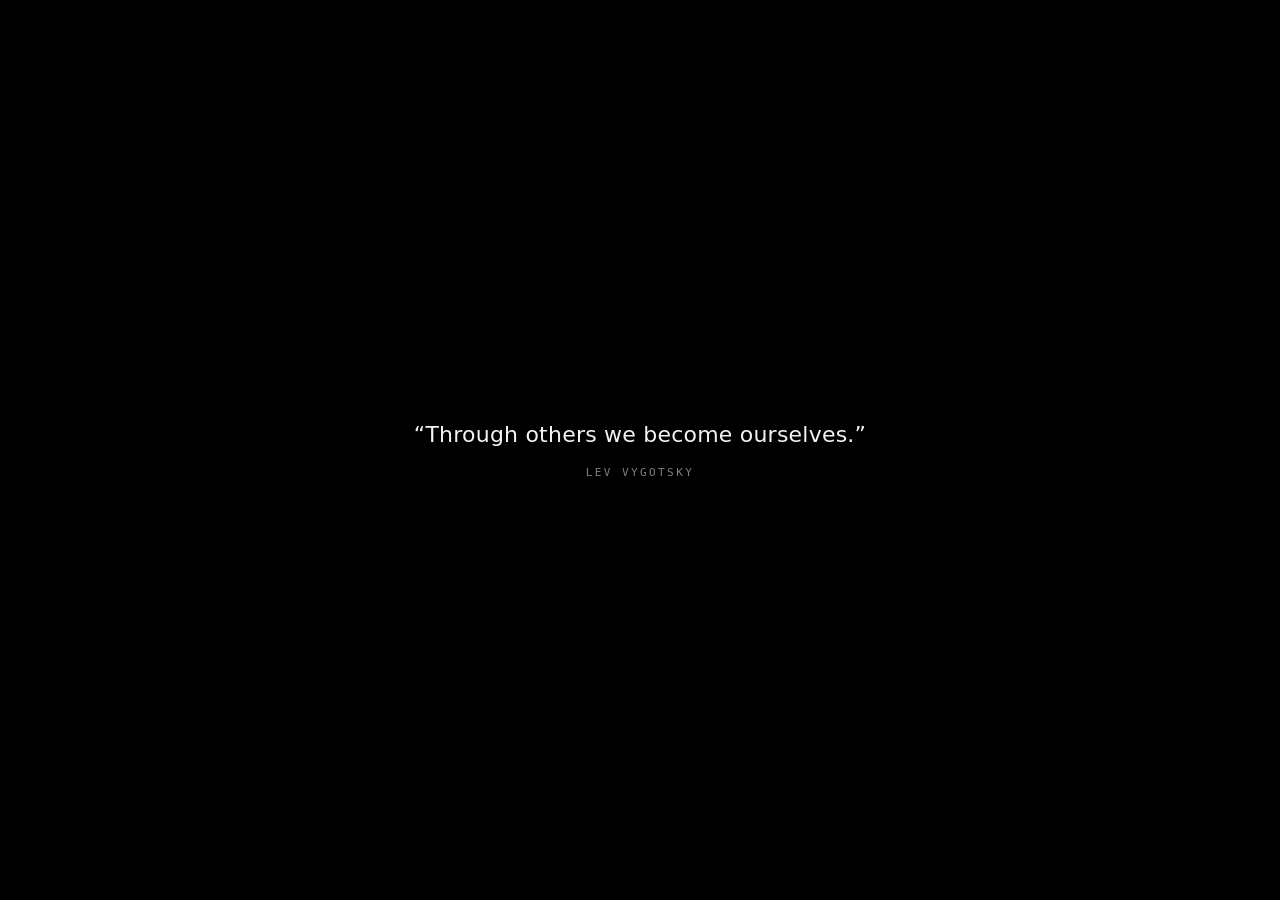
==== commit 31d658b4: "Update UI" ====
--- a/static/index.html
+++ b/static/index.html
@@ -12,11 +12,17 @@
     } catch (_) { document.documentElement.dataset.theme = "dark"; }
   })();
 </script>
-<link rel="stylesheet" href="/static/styles.css?v=4">
+<link rel="stylesheet" href="/static/styles.css?v=6">
 <link rel="icon" type="image/png" href="/static/assets/OEL.png">
 <link rel="apple-touch-icon" href="/static/assets/OEL.png">
 </head>
 <body>
+
+<!-- ───────────────────── splash (3 detik) ───────────────────── -->
+<div class="splash" id="splash" aria-hidden="true">
+  <p class="splash-quote">&ldquo;Through others we become ourselves.&rdquo;<span>Lev Vygotsky</span></p>
+</div>
+
 
 <header class="topbar">
   <div class="brand">
@@ -52,42 +58,46 @@
 
     <div class="home-grid">
       <article class="home-card learn" data-go="learn" tabindex="0" role="button" aria-label="Buka Learn 101">
-        <div class="home-art" aria-hidden="true"></div>
+        <div class="home-surface">
+          <div class="home-art" aria-hidden="true"></div>
+          <div class="home-body">
+            <span class="home-kicker">Learn 101</span>
+            <h2>Kumpulan soal &amp; pembahasan</h2>
+            <p>Latihan grammar dari soal siap pakai. Jawab, lalu langsung tahu kenapa benar dan di mana jebakannya.</p>
+            <div class="home-chips">
+              <span class="home-chip">TXT · JSON</span>
+              <span class="home-chip">Why + Trap</span>
+              <span class="home-chip">berbagai jenis soal</span>
+            </div>
+            <button class="home-cta" data-go="learn">Learn 101</button>
+          </div>
+        </div>
         <button class="card-dots" type="button" data-report="Learn 101" title="Laporkan kesalahan konten" aria-label="Laporkan kesalahan konten Learn 101">
           <span></span><span></span><span></span>
         </button>
-        <div class="home-body">
-          <span class="home-kicker">Learn 101</span>
-          <h2>Kumpulan soal &amp; pembahasan</h2>
-          <p>Grammar, FANBOYS, fragments, TOEFL-style. Impor TXT atau JSON — kunci, Why, dan Trap langsung terbaca.</p>
-          <div class="home-chips">
-            <span class="home-chip">TXT · JSON</span>
-            <span class="home-chip">Why + Trap</span>
-            <span class="home-chip">berbagai jenis soal</span>
+      </article>
+
+      <article class="home-card studio" data-go="listen" tabindex="0" role="button" aria-label="Buka Speaking and Listening">
+        <div class="home-surface">
+          <div class="home-art" aria-hidden="true"></div>
+          <div class="home-body">
+            <span class="home-kicker">Speaking &amp; Listening</span>
+            <h2>Dengarkan, tirukan, bandingkan</h2>
+            <p>Dengarkan bacaannya, tirukan dengan suaramu, lalu lihat kata mana yang beda.</p>
+            <div class="home-chips">
+              <span class="home-chip">TTS offline</span>
+              <span class="home-chip">Whisper STT</span>
+              <span class="home-chip">word diff</span>
+            </div>
+            <div class="home-actions">
+              <button class="home-cta" data-go="listen">Listen</button>
+              <button class="home-cta ghost" data-go="practice">Practice</button>
+            </div>
           </div>
-          <button class="home-cta" data-go="learn">Learn 101</button>
-        </div>
-      </article>
-
-      <article class="home-card studio" data-go="listen" tabindex="0" role="button" aria-label="Buka Speaking and Listening">
-        <div class="home-art" aria-hidden="true"></div>
+        </div>
         <button class="card-dots" type="button" data-report="Speaking &amp; Listening" title="Laporkan kesalahan konten" aria-label="Laporkan kesalahan konten Speaking dan Listening">
           <span></span><span></span><span></span>
         </button>
-        <div class="home-body">
-          <span class="home-kicker">Speaking &amp; Listening</span>
-          <h2>Dengarkan, tirukan, bandingkan</h2>
-          <p>TTS offline untuk model bacaan, lalu rekam suaramu dan lihat transkrip + selisih kata per kata.</p>
-          <div class="home-chips">
-            <span class="home-chip">TTS offline</span>
-            <span class="home-chip">Whisper STT</span>
-            <span class="home-chip">word diff</span>
-          </div>
-          <div class="home-actions">
-            <button class="home-cta" data-go="listen">Listen</button>
-            <button class="home-cta ghost" data-go="practice">Practice</button>
-          </div>
-        </div>
       </article>
     </div>
   </div>
@@ -427,6 +437,16 @@
   </div>
 </div>
 
-<script src="/static/app.js?v=4"></script>
+<script>
+  window.addEventListener("load", function () {
+    var splash = document.getElementById("splash");
+    if (!splash) return;
+    setTimeout(function () {
+      splash.classList.add("out");
+      setTimeout(function () { splash.remove(); }, 900);
+    }, 3000);
+  });
+</script>
+<script src="/static/app.js?v=5"></script>
 </body>
 </html>
--- a/static/styles.css
+++ b/static/styles.css
@@ -615,3 +615,139 @@
 html[data-theme="light"] .report-item{ background:rgba(20,24,18,.035); border-color:rgba(20,24,18,.08); }
 html[data-theme="light"] .report-txt b{ color:#161b14; }
 html[data-theme="light"] .report-ico{ background:rgba(20,24,18,.06); color:#2a3327; border-color:rgba(20,24,18,.1); }
+
+/* ═══════════════════════ HOME CARD · ORGANIC NOTCH SHAPE ═══════════════════════ */
+.home-grid{max-width:884px;gap:32px}
+.home-card{
+  --dot-size:70px;
+  --dot-top:-6px;
+  --notch-center-x:35px;
+  --notch-center-y:29px;
+  --notch-radius:42px;
+  min-height:420px;
+  display:block;
+  overflow:visible;
+  background:transparent;
+  border:0;
+  box-shadow:none;
+  backdrop-filter:none;
+  -webkit-backdrop-filter:none;
+  isolation:isolate;
+}
+.home-card:hover{
+  border-color:transparent;
+  box-shadow:none;
+  transform:translateY(-5px);
+}
+.home-surface{
+  position:absolute;
+  inset:0;
+  display:flex;
+  align-items:flex-end;
+  overflow:hidden;
+  border:1px solid var(--line);
+  border-radius:42px;
+  background:var(--panel);
+  box-shadow:0 24px 58px -26px rgba(0,0,0,.52), inset 0 1px 0 rgba(255,255,255,.06);
+  -webkit-mask-image:
+    radial-gradient(circle var(--notch-radius) at calc(100% - var(--notch-center-x)) var(--notch-center-y), transparent 0 calc(var(--notch-radius) - 1px), #000 var(--notch-radius)),
+    linear-gradient(#000 0 0);
+  -webkit-mask-composite:source-in;
+  mask-image:
+    radial-gradient(circle var(--notch-radius) at calc(100% - var(--notch-center-x)) var(--notch-center-y), transparent 0 calc(var(--notch-radius) - 1px), #000 var(--notch-radius)),
+    linear-gradient(#000 0 0);
+  mask-composite:intersect;
+}
+.home-card:hover .home-surface{
+  border-color:rgba(201,242,77,.46);
+  box-shadow:0 32px 70px -28px rgba(0,0,0,.62), inset 0 1px 0 rgba(255,255,255,.09);
+}
+.home-card:focus-visible{outline:0}
+.home-card:focus-visible .home-surface{outline:2px solid var(--accent);outline-offset:4px}
+.home-card .home-art{transition:transform .75s cubic-bezier(.2,.7,.2,1),filter .35s ease}
+.home-card:hover .home-art{transform:scale(1.045);filter:saturate(1.05)}
+.home-card .home-body{padding:24px 22px 20px}
+.home-card .home-body h2{font-size:clamp(20px,1.5vw,23px)}
+.home-card .home-body p{max-width:none;font-size:13px;line-height:1.45}
+.home-card .home-chips{gap:6px;margin:12px 0 15px}
+.home-card .home-chip{font-size:9px;letter-spacing:.06em;padding:5px 9px}
+.card-dots{
+  top:var(--dot-top);
+  right:0;
+  z-index:6;
+  width:var(--dot-size);
+  height:var(--dot-size);
+  gap:5px;
+  border-radius:50%;
+  border:1px solid rgba(255,255,255,.11);
+  background:rgba(20,23,24,.92);
+  box-shadow:0 8px 24px rgba(0,0,0,.3),inset 0 1px 0 rgba(255,255,255,.06);
+}
+.card-dots span{width:6px;height:6px;background:#f1f4ee}
+.card-dots:hover{background:rgba(20,23,24,.97);transform:scale(1.04)}
+.card-dots:hover span{background:var(--alert);box-shadow:0 0 9px rgba(255,122,26,.8)}
+html[data-theme="light"] .home-surface{box-shadow:0 22px 52px -28px rgba(24,34,19,.32),inset 0 1px 0 rgba(255,255,255,.32)}
+html[data-theme="light"] .card-dots{background:rgba(30,35,31,.9);border-color:rgba(255,255,255,.18)}
+html[data-theme="light"] .card-dots span{background:#f1f4ee}
+
+@media(max-width:760px){
+  .home-grid{grid-template-columns:minmax(0,1fr);max-width:470px;gap:24px}
+  .home-card{min-height:400px;--dot-size:64px;--dot-top:-5px;--notch-center-x:32px;--notch-center-y:27px;--notch-radius:39px}
+  .home-card .home-body{padding:24px 20px 19px}
+}
+@media(max-width:420px){
+  .home-card{min-height:390px;border-radius:34px}
+  .home-surface{border-radius:34px}
+  .home-card .home-body{padding:22px 17px 17px}
+  .home-body h2{font-size:21px}
+  .home-body p{font-size:12.8px}
+  .home-chips{gap:6px}
+  .home-chip{font-size:9px;padding:6px 9px}
+}
+
+/* ═══════════════════════ SPLASH · 3 DETIK ═══════════════════════ */
+.splash{
+  position:fixed;inset:0;z-index:9999;background:#000;
+  display:grid;place-items:center;padding:24px;
+  opacity:1;transition:opacity .9s ease;
+}
+.splash.out{opacity:0;pointer-events:none}
+.splash-quote{
+  margin:0;text-align:center;color:#f2f2ee;
+  font-size:clamp(17px,2.4vw,22px);font-weight:500;letter-spacing:.01em;line-height:1.5;
+  animation:splashIn 1s cubic-bezier(.2,.8,.2,1) both;
+}
+.splash-quote span{
+  display:block;margin-top:14px;
+  font-family:var(--mono);font-size:11px;letter-spacing:.22em;text-transform:uppercase;
+  color:#7d837a;
+}
+@keyframes splashIn{from{opacity:0;transform:translateY(10px)}to{opacity:1;transform:none}}
+@media (prefers-reduced-motion: reduce){ .splash-quote{animation:none} .splash{transition:none} }
+
+/* ═══════════════════════ IOS-SMOOTH INTERACTIONS ═══════════════════════ */
+:root{
+  --ease-ios: cubic-bezier(.25,.9,.3,1);
+  --spring-ios: cubic-bezier(.34,1.35,.4,1);
+}
+html{scroll-behavior:smooth}
+body{-webkit-font-smoothing:antialiased;-webkit-tap-highlight-color:transparent;text-rendering:optimizeLegibility}
+
+.home-card{transition:transform .5s var(--ease-ios),box-shadow .5s var(--ease-ios)}
+.home-surface{transition:border-color .35s var(--ease-ios),box-shadow .5s var(--ease-ios)}
+.home-art{transition:transform .8s var(--ease-ios),filter .45s var(--ease-ios)}
+.home-cta{transition:transform .18s var(--ease-ios),background .25s var(--ease-ios),color .25s var(--ease-ios)}
+.home-cta:active{transform:scale(.965)}
+.tab{transition:color .2s var(--ease-ios),background .25s var(--ease-ios),transform .15s var(--ease-ios)}
+.tab:active{transform:scale(.95)}
+.card-dots{transition:transform .22s var(--spring-ios),background .25s var(--ease-ios),border-color .25s var(--ease-ios)}
+.card-dots:active{transform:scale(.9)}
+.card-dots span{transition:background .25s var(--ease-ios),box-shadow .25s var(--ease-ios),transform .25s var(--spring-ios)}
+.report-item{transition:transform .18s var(--ease-ios),background .2s var(--ease-ios),border-color .2s var(--ease-ios)}
+.report-item:active{transform:scale(.985)}
+.report-card{animation:reportIn .32s cubic-bezier(.3,1.2,.35,1) both}
+.report-backdrop{transition:opacity .3s var(--ease-ios)}
+.theme-btn{transition:border-color .25s var(--ease-ios),color .25s var(--ease-ios),transform .35s var(--spring-ios)}
+.theme-btn:active{transform:scale(.88)}
+.home-chip{transition:border-color .25s var(--ease-ios),transform .2s var(--ease-ios)}
+.home-card:hover .home-chip{transform:translateY(-1px)}
